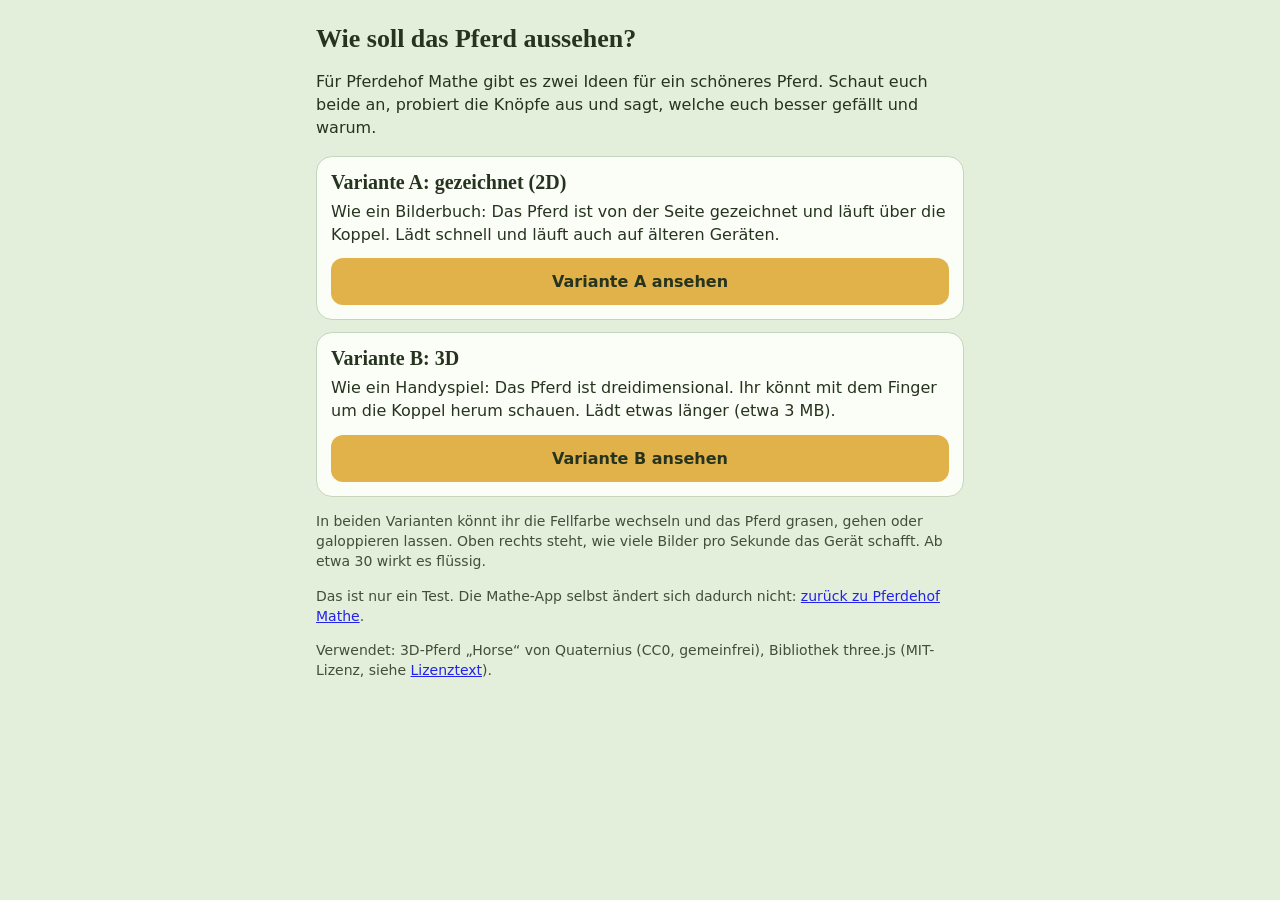
==== studie/index.html @ 9bad58e5 "Stil-Studie: Pferd in 2D (gezeichnet) und 3D (Low-Poly) zum Vergleichen Co-Authored-By: Claude Opus " ====
<!DOCTYPE html>
<html lang="de">
<head>
<meta charset="utf-8">
<meta name="viewport" content="width=device-width, initial-scale=1">
<title>Pferdehof Mathe: Wie soll das Pferd aussehen?</title>
<meta name="theme-color" content="#4f8a4a">
<link rel="icon" type="image/png" href="../icon-192.png">
<link rel="stylesheet" href="studie.css">
</head>
<body>
<div class="seite">
<h1>Wie soll das Pferd aussehen?</h1>
<p>Für Pferdehof Mathe gibt es zwei Ideen für ein schöneres Pferd. Schaut euch beide an, probiert die Knöpfe aus und sagt, welche euch besser gefällt und warum.</p>

<div class="karte">
<h2>Variante A: gezeichnet (2D)</h2>
<p>Wie ein Bilderbuch: Das Pferd ist von der Seite gezeichnet und läuft über die Koppel. Lädt schnell und läuft auch auf älteren Geräten.</p>
<a class="gross" href="2d.html">Variante A ansehen</a>
</div>

<div class="karte">
<h2>Variante B: 3D</h2>
<p>Wie ein Handyspiel: Das Pferd ist dreidimensional. Ihr könnt mit dem Finger um die Koppel herum schauen. Lädt etwas länger (etwa 3 MB).</p>
<a class="gross" href="3d.html">Variante B ansehen</a>
</div>

<p class="klein">In beiden Varianten könnt ihr die Fellfarbe wechseln und das Pferd grasen, gehen oder galoppieren lassen. Oben rechts steht, wie viele Bilder pro Sekunde das Gerät schafft. Ab etwa 30 wirkt es flüssig.</p>
<p class="klein">Das ist nur ein Test. Die Mathe-App selbst ändert sich dadurch nicht: <a href="../">zurück zu Pferdehof Mathe</a>.</p>
<p class="klein">Verwendet: 3D-Pferd „Horse“ von Quaternius (CC0, gemeinfrei), Bibliothek three.js (MIT-Lizenz, siehe <a href="lib/LICENSE-three.txt">Lizenztext</a>).</p>
</div>
</body>
</html>
---- studie/studie.css ----
/* Stil-Studie Pferdehof Mathe: gemeinsames Aussehen der Seiten */
*{box-sizing:border-box}
html,body{margin:0;background:#e3eedb;color:#26331f;font:16px/1.45 "Trebuchet MS","Segoe UI",system-ui,sans-serif}
h1{font:700 26px "Palatino Linotype",Palatino,Georgia,serif;margin:6px 0 10px}
h2{font:700 20px "Palatino Linotype",Palatino,Georgia,serif;margin:0 0 6px}
.seite{max-width:680px;margin:0 auto;padding:18px 16px 40px}
.karte{background:#fbfdf7;border:1px solid #c5d6ba;border-radius:16px;padding:14px;margin:12px 0}
.karte p{margin:6px 0 12px}
.gross{display:block;text-align:center;font-weight:700;background:#e2b24a;color:#26331f;border-radius:12px;padding:12px;text-decoration:none}
.klein{font-size:14px;opacity:.85}
/* Szene: im Querformat ganzer Bildschirm, im Hochformat oben mit Knöpfen darunter */
#szene{position:relative;width:100%;height:100vh;height:100dvh;overflow:hidden;background:#cfe5ef;touch-action:none;user-select:none;-webkit-user-select:none}
#szene svg,#szene canvas{display:block;width:100%;height:100%}
.oben{position:absolute;left:10px;top:10px;right:10px;display:flex;justify-content:space-between;align-items:center;gap:8px;z-index:5;pointer-events:none}
.oben>*{pointer-events:auto}
.knopf,button{font:inherit;font-size:15px;border:0;border-radius:999px;padding:8px 14px;background:#fffffff2;color:#26331f;box-shadow:0 1px 4px #0003;cursor:pointer;text-decoration:none;display:inline-block}
button.an{background:#b0412f;color:#fff}
button:focus-visible,.knopf:focus-visible{outline:3px solid #e2b24a;outline-offset:2px}
.fps{font-size:13px;background:#0007;color:#fff;border-radius:8px;padding:3px 8px}
.leiste{position:fixed;left:0;right:0;bottom:0;padding:10px 10px 14px;display:flex;flex-direction:column;gap:8px;align-items:center;z-index:5;background:linear-gradient(#0000,#0003)}
.leiste .hinweis{margin:0;color:#fff;text-shadow:0 1px 3px #000a}
.reihe{display:flex;flex-wrap:wrap;gap:6px;justify-content:center}
.titel{font:700 15px "Palatino Linotype",Georgia,serif;background:#fffffff2;border-radius:999px;padding:6px 12px;box-shadow:0 1px 4px #0003}
.hinweis{font-size:14px;text-align:center;max-width:560px;margin:0 auto}
#laden{position:absolute;inset:0;display:flex;align-items:center;justify-content:center;font-weight:700;background:#cfe5efcc;z-index:4}
@media (orientation:portrait){#szene{height:62vh;height:62dvh}.leiste{position:static;background:none;padding:12px 10px 20px}.leiste .hinweis{color:inherit;text-shadow:none}}
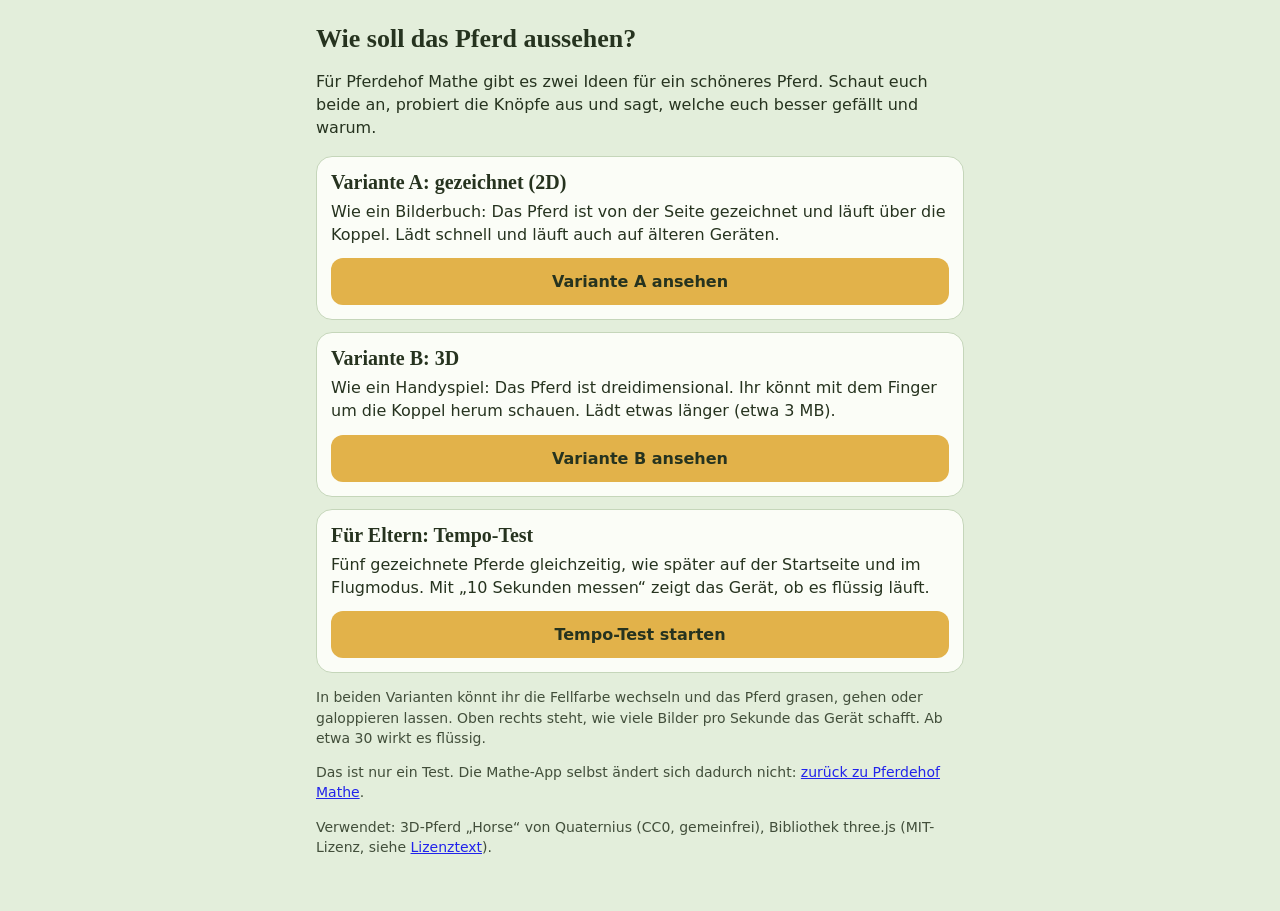
==== commit 2400205b: "Tempo-Test: fünf gezeichnete Pferde mit Messung" ====
--- a/studie/index.html
+++ b/studie/index.html
@@ -25,6 +25,12 @@
 <a class="gross" href="3d.html">Variante B ansehen</a>
 </div>
 
+<div class="karte">
+<h2>Für Eltern: Tempo-Test</h2>
+<p>Fünf gezeichnete Pferde gleichzeitig, wie später auf der Startseite und im Flugmodus. Mit „10 Sekunden messen“ zeigt das Gerät, ob es flüssig läuft.</p>
+<a class="gross" href="herde.html">Tempo-Test starten</a>
+</div>
+
 <p class="klein">In beiden Varianten könnt ihr die Fellfarbe wechseln und das Pferd grasen, gehen oder galoppieren lassen. Oben rechts steht, wie viele Bilder pro Sekunde das Gerät schafft. Ab etwa 30 wirkt es flüssig.</p>
 <p class="klein">Das ist nur ein Test. Die Mathe-App selbst ändert sich dadurch nicht: <a href="../">zurück zu Pferdehof Mathe</a>.</p>
 <p class="klein">Verwendet: 3D-Pferd „Horse“ von Quaternius (CC0, gemeinfrei), Bibliothek three.js (MIT-Lizenz, siehe <a href="lib/LICENSE-three.txt">Lizenztext</a>).</p>
--- a/studie/studie.css
+++ b/studie/studie.css
@@ -15,6 +15,9 @@
 .oben>*{pointer-events:auto}
 .knopf,button{font:inherit;font-size:15px;border:0;border-radius:999px;padding:8px 14px;background:#fffffff2;color:#26331f;box-shadow:0 1px 4px #0003;cursor:pointer;text-decoration:none;display:inline-block}
 button.an{background:#b0412f;color:#fff}
+button:disabled{opacity:.45;cursor:default}
+.etikett{align-self:center;font-size:14px;font-weight:700;color:#fff;text-shadow:0 1px 3px #000a;padding:0 2px}
+@media (orientation:landscape) and (max-height:520px){.leiste .hinweis{display:none}.leiste button{padding:6px 11px;font-size:14px}.leiste{gap:5px;padding-bottom:8px}}
 button:focus-visible,.knopf:focus-visible{outline:3px solid #e2b24a;outline-offset:2px}
 .fps{font-size:13px;background:#0007;color:#fff;border-radius:8px;padding:3px 8px}
 .leiste{position:fixed;left:0;right:0;bottom:0;padding:10px 10px 14px;display:flex;flex-direction:column;gap:8px;align-items:center;z-index:5;background:linear-gradient(#0000,#0003)}
@@ -23,4 +26,4 @@
 .titel{font:700 15px "Palatino Linotype",Georgia,serif;background:#fffffff2;border-radius:999px;padding:6px 12px;box-shadow:0 1px 4px #0003}
 .hinweis{font-size:14px;text-align:center;max-width:560px;margin:0 auto}
 #laden{position:absolute;inset:0;display:flex;align-items:center;justify-content:center;font-weight:700;background:#cfe5efcc;z-index:4}
-@media (orientation:portrait){#szene{height:62vh;height:62dvh}.leiste{position:static;background:none;padding:12px 10px 20px}.leiste .hinweis{color:inherit;text-shadow:none}}
+@media (orientation:portrait){#szene{height:62vh;height:62dvh}.leiste{position:static;background:none;padding:12px 10px 20px}.leiste .hinweis{color:inherit;text-shadow:none}.etikett{color:inherit;text-shadow:none}}
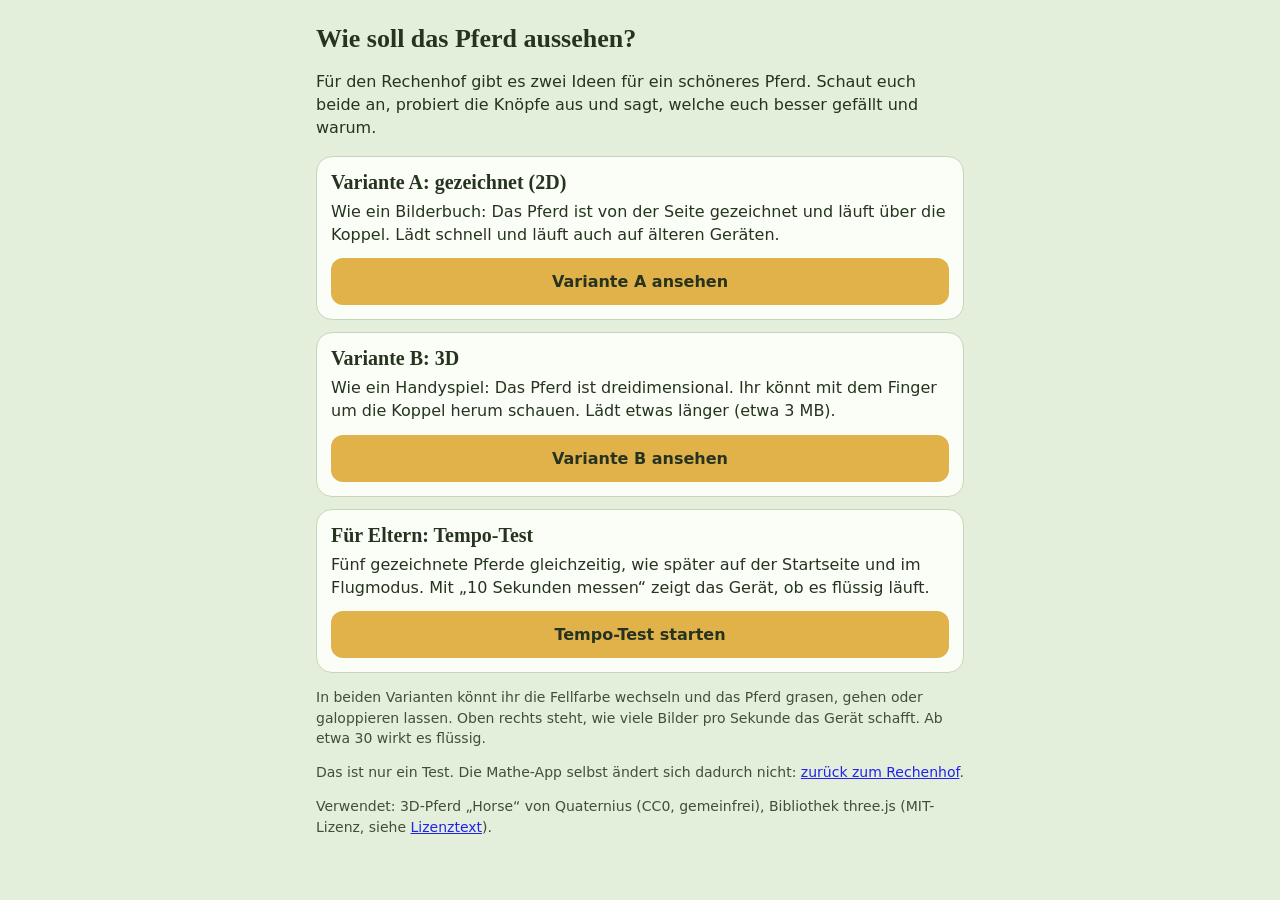
==== commit 9865aada: "Rechenhof: neuer Name mit Spruch; Aufgabenseiten je Ansicht (Schiefertafel, Klare Karte, Parcours mi" ====
--- a/studie/index.html
+++ b/studie/index.html
@@ -3,7 +3,7 @@
 <head>
 <meta charset="utf-8">
 <meta name="viewport" content="width=device-width, initial-scale=1">
-<title>Pferdehof Mathe: Wie soll das Pferd aussehen?</title>
+<title>Rechenhof: Wie soll das Pferd aussehen?</title>
 <meta name="theme-color" content="#4f8a4a">
 <link rel="icon" type="image/png" href="../icon-192.png">
 <link rel="stylesheet" href="studie.css">
@@ -11,7 +11,7 @@
 <body>
 <div class="seite">
 <h1>Wie soll das Pferd aussehen?</h1>
-<p>Für Pferdehof Mathe gibt es zwei Ideen für ein schöneres Pferd. Schaut euch beide an, probiert die Knöpfe aus und sagt, welche euch besser gefällt und warum.</p>
+<p>Für den Rechenhof gibt es zwei Ideen für ein schöneres Pferd. Schaut euch beide an, probiert die Knöpfe aus und sagt, welche euch besser gefällt und warum.</p>
 
 <div class="karte">
 <h2>Variante A: gezeichnet (2D)</h2>
@@ -32,7 +32,7 @@
 </div>
 
 <p class="klein">In beiden Varianten könnt ihr die Fellfarbe wechseln und das Pferd grasen, gehen oder galoppieren lassen. Oben rechts steht, wie viele Bilder pro Sekunde das Gerät schafft. Ab etwa 30 wirkt es flüssig.</p>
-<p class="klein">Das ist nur ein Test. Die Mathe-App selbst ändert sich dadurch nicht: <a href="../">zurück zu Pferdehof Mathe</a>.</p>
+<p class="klein">Das ist nur ein Test. Die Mathe-App selbst ändert sich dadurch nicht: <a href="../">zurück zum Rechenhof</a>.</p>
 <p class="klein">Verwendet: 3D-Pferd „Horse“ von Quaternius (CC0, gemeinfrei), Bibliothek three.js (MIT-Lizenz, siehe <a href="lib/LICENSE-three.txt">Lizenztext</a>).</p>
 </div>
 </body>
